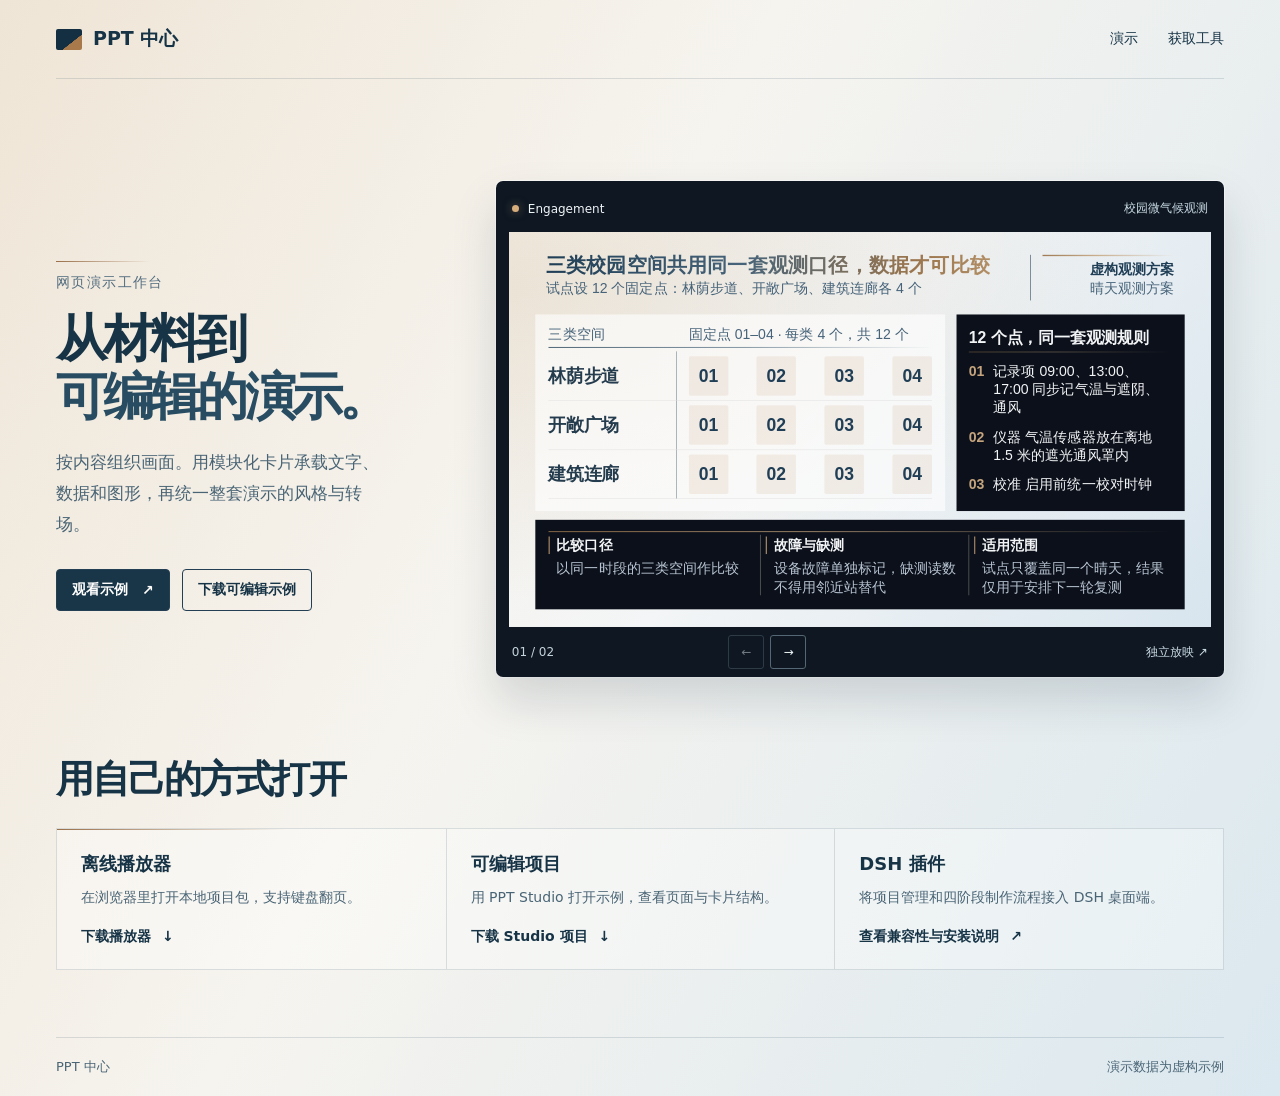
==== index.html @ 0a40e75d "Publish PPT Center project showcase" ====
<!doctype html>
<html lang="zh-CN">
<head>
  <meta charset="utf-8">
  <meta name="viewport" content="width=device-width, initial-scale=1">
  <meta name="description" content="PPT 中心将材料转化为可编辑的网页演示。在线体验 Engagement 风格、原生卡片与液态转场。">
  <meta name="theme-color" content="#f3efe6">
  <title>PPT 中心 · 网页演示工作台</title>
  <link rel="stylesheet" href="site.css">
  <script src="site.js" defer></script>
</head>
<body>
  <a class="skip" href="#main">跳到正文</a>
  <header class="top shell">
    <a class="brand" href="./" aria-label="PPT 中心首页"><span class="mark" aria-hidden="true"></span>PPT 中心</a>
    <nav aria-label="主导航"><a href="#demo">演示</a><a href="#tools">获取工具</a></nav>
  </header>
  <main id="main" class="shell">
    <section class="hero" aria-labelledby="title">
      <div class="intro">
        <p class="label">网页演示工作台</p>
        <h1 id="title">从材料到<br><span>可编辑的演示。</span></h1>
        <p class="lead">按内容组织画面。用模块化卡片承载文字、数据和图形，再统一整套演示的风格与转场。</p>
        <div class="actions"><a class="primary" href="#demo">观看示例 <span aria-hidden="true">↗</span></a><a class="secondary" href="assets/engagement-demo.studio.zip" download>下载可编辑示例</a></div>
      </div>
      <section id="demo" class="demo" aria-label="Engagement 示例演示">
        <div class="demo-head"><span class="light" aria-hidden="true"></span><span>Engagement</span><span class="sample">校园微气候观测</span></div>
        <div class="screen" id="screen">
          <iframe id="deck" src="assets/engagement-demo.deck.html" title="校园微气候观测 · 双页演示" allowfullscreen></iframe>
        </div>
        <div class="demo-foot">
          <span id="page-number" aria-live="polite">01 / 02</span>
          <div class="controls"><button id="prev" type="button" aria-label="上一页" disabled>←</button><button id="next" type="button" aria-label="下一页">→</button></div>
          <a href="assets/engagement-demo.deck.html">独立放映 ↗</a>
        </div>
      </section>
    </section>
    <section id="tools" class="downloads" aria-labelledby="tools-title">
      <h2 id="tools-title">用自己的方式打开</h2>
      <div class="formats">
        <article><h3>离线播放器</h3><p>在浏览器里打开本地项目包，支持键盘翻页。</p><a href="assets/PPT-Studio-Player.html" download>下载播放器 <span aria-hidden="true">↓</span></a></article>
        <article><h3>可编辑项目</h3><p>用 PPT Studio 打开示例，查看页面与卡片结构。</p><a href="assets/engagement-demo.studio.zip" download>下载 Studio 项目 <span aria-hidden="true">↓</span></a></article>
        <article><h3>DSH 插件</h3><p>将项目管理和四阶段制作流程接入 DSH 桌面端。</p><a href="dsh.html">查看兼容性与安装说明 <span aria-hidden="true">↗</span></a></article>
      </div>
    </section>
  </main>
  <footer class="shell"><span>PPT 中心</span><span>演示数据为虚构示例</span></footer>
</body>
</html>
---- site.css ----
:root{color-scheme:light;--ink:#173447;--muted:#496475;--deep:#0e1722;--gold:#b89366;--line:#27475b27;font-family:"Microsoft YaHei","PingFang SC",system-ui,sans-serif;background:#eef1ef;color:var(--ink)}
*{box-sizing:border-box}html{scroll-behavior:smooth}body{margin:0;background:linear-gradient(118deg,#efe5d6 0%,#f6f4ef 42%,#dbe8ef 100%);min-height:100vh}a{color:inherit;text-decoration:none}button{font:inherit}button:focus-visible,a:focus-visible{outline:2px solid #397395;outline-offset:4px}.shell{width:min(1440px,calc(100% - 112px));margin:auto}.top{display:flex;align-items:center;justify-content:space-between;height:79px;border-bottom:1px solid var(--line);gap:20px}.brand{display:inline-flex;align-items:center;gap:11px;font-weight:760;font-size:19px}.mark{width:26px;height:21px;background:linear-gradient(142deg,#142f42 62%,#a8794b 63%);border-radius:2px}.top nav{display:flex;gap:30px;font-size:14px}.top a:hover,.formats a:hover{text-decoration:underline;text-underline-offset:5px}.hero{display:grid;grid-template-columns:minmax(240px,.8fr) minmax(0,1.55fr);gap:clamp(28px,5vw,82px);align-items:center;padding-block:clamp(56px,8vw,120px) 72px}.label{padding-top:13px;position:relative;font-size:14px;letter-spacing:.1em;color:#546e80}.label::before,.formats::before{content:"";position:absolute;left:0;top:0;width:94px;height:1px;background:linear-gradient(90deg,#9a704a,transparent)}h1{font-size:clamp(35px,4vw,64px);line-height:1.12;letter-spacing:-.075em;margin:18px 0 23px;font-weight:780}h1 span{color:#284d63}.lead{font-size:clamp(15px,1.3vw,19px);line-height:1.85;color:var(--muted);max-width:31ch;margin:0}.actions{margin-top:29px;display:flex;align-items:center;gap:12px;flex-wrap:wrap;font-size:14px;font-weight:680}.primary,.secondary{display:inline-flex;gap:14px;align-items:center;padding:11px 15px;border:1px solid #243f54;border-radius:4px}.primary{background:#193548;color:white}.primary:hover{background:#2d5268}.secondary:hover{background:#fff8}.demo{min-width:0;background:var(--deep);color:#eff4f6;padding:12px 13px 8px;border-radius:7px;box-shadow:0 23px 45px #11283a26,0 0 0 1px #fff8;scroll-margin:18px}.demo-head,.demo-foot{display:flex;align-items:center;gap:9px;font-size:12px;min-height:31px;padding-inline:3px}.sample,.demo-foot>a{margin-left:auto;color:#cadbe5}.light{width:7px;height:7px;background:#d7ad7b;border-radius:50%;box-shadow:0 0 10px #d7ad7b80}.screen{aspect-ratio:16/9;background:#e9e7df;overflow:hidden;margin:8px 0}.screen iframe{display:block;border:0;width:100%;height:100%}.controls{display:flex;gap:6px;margin-inline:auto}.controls button{min-width:36px;min-height:34px;border:1px solid #536775;background:transparent;color:inherit;border-radius:3px;cursor:pointer}.controls button:hover:enabled{background:#314c5c}.controls button:disabled{opacity:.45;cursor:default}#page-number{color:#c4d3db;font-variant-numeric:tabular-nums}.downloads{padding:5px 0 67px}.downloads h2{font-size:clamp(25px,3vw,43px);letter-spacing:-.05em;margin:0 0 23px}.formats{display:grid;grid-template-columns:repeat(3,1fr);position:relative;border:1px solid var(--line);background:#ffffff50}.formats::before{width:230px}.formats article{padding:23px 24px}.formats article+article{border-left:1px solid var(--line)}h3{margin:0 0 10px;font-size:18px}.formats p{margin:0 0 16px;line-height:1.7;color:var(--muted);font-size:14px}.formats a{font-weight:680;font-size:14px}.formats a span{margin-left:6px}footer{border-top:1px solid var(--line);padding-block:20px;display:flex;justify-content:space-between;color:var(--muted);font-size:13px}.skip{position:absolute;left:20px;top:-100px;background:white;padding:10px;z-index:1}.skip:focus{top:12px}.doc{max-width:800px;padding-block:50px 76px;line-height:1.8}.doc h1{font-size:clamp(30px,5vw,54px)}.doc a{text-decoration:underline;text-underline-offset:4px}
@media(max-width:1050px){.shell{width:calc(100% - 64px)}.hero{grid-template-columns:minmax(220px,.76fr) minmax(0,1.24fr);gap:28px}}
@media(max-width:760px){.shell{width:calc(100% - 32px)}.top{height:58px}.top nav{gap:17px}.hero{display:block;padding-block:38px 45px}.demo{margin-top:30px}.formats{grid-template-columns:1fr}.formats article+article{border-left:0;border-top:1px solid var(--line)}.downloads{padding-bottom:42px}}
@media(prefers-reduced-motion:reduce){html{scroll-behavior:auto}}
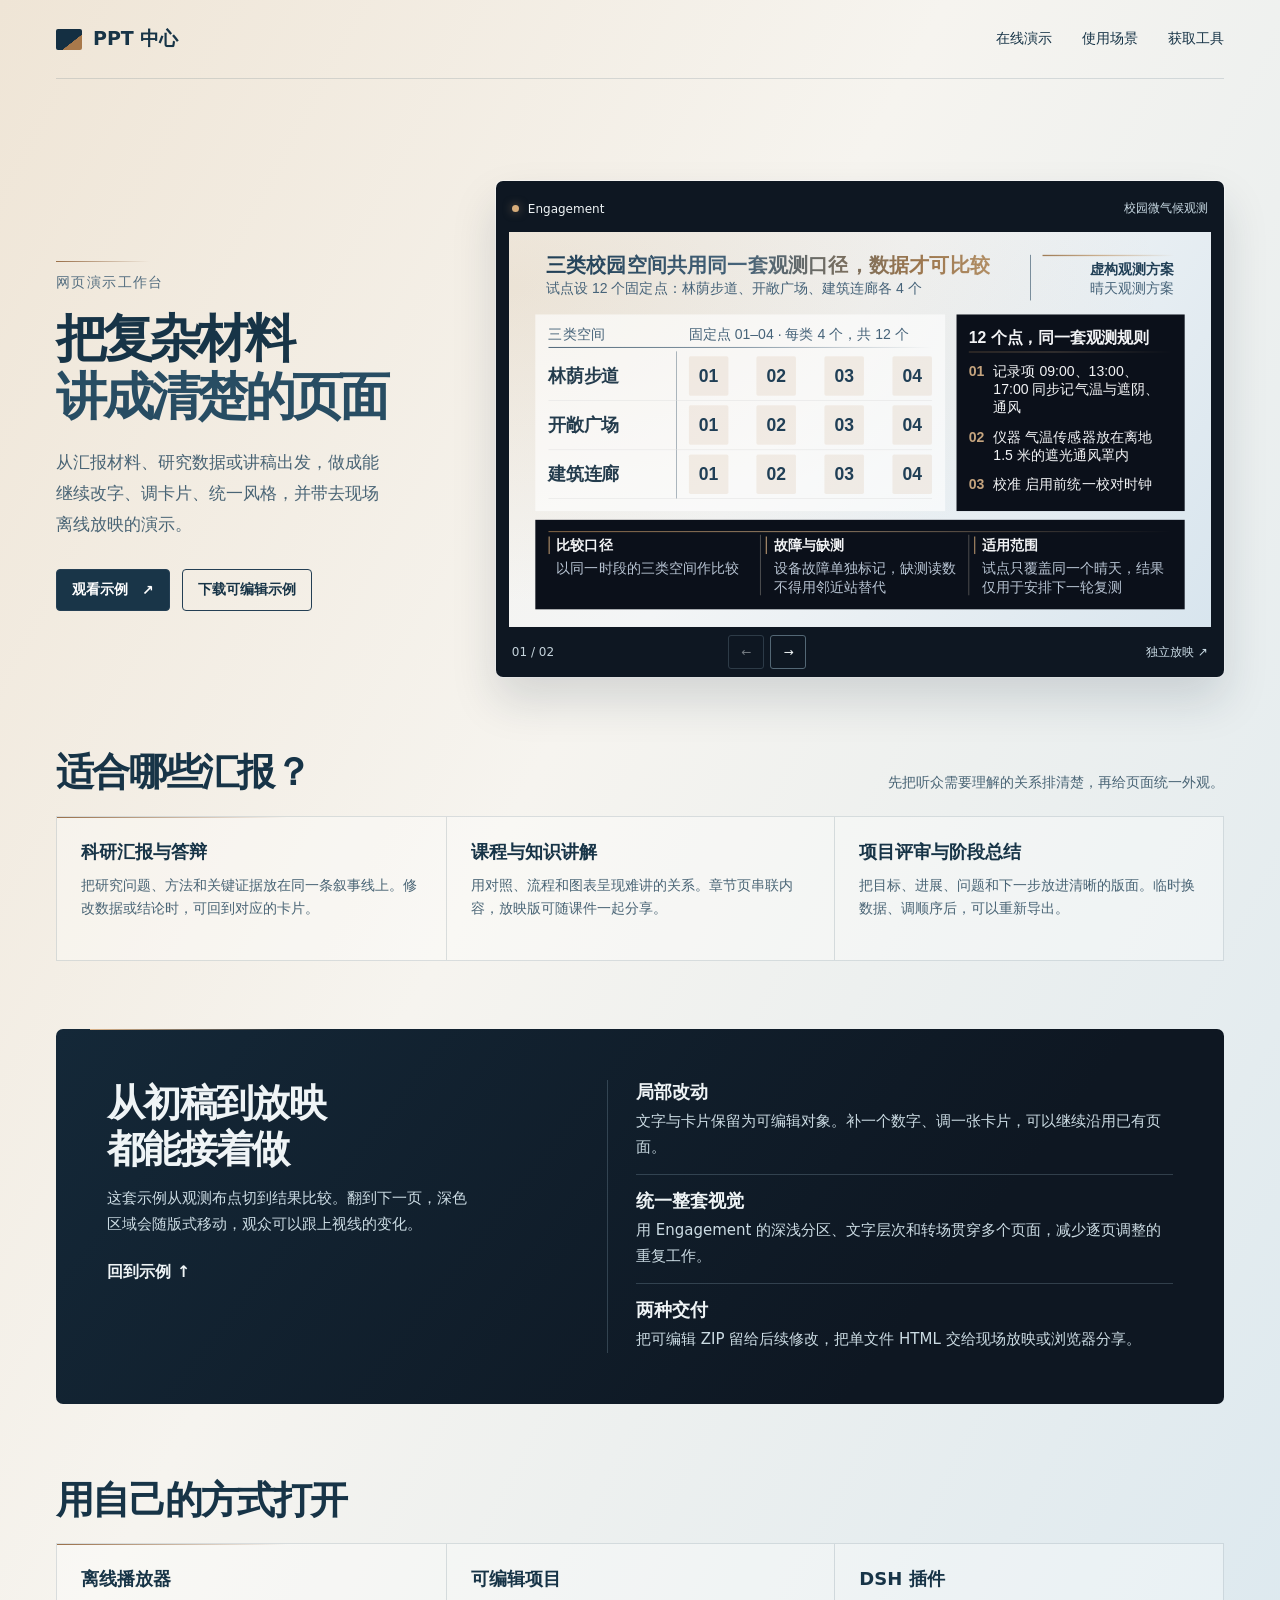
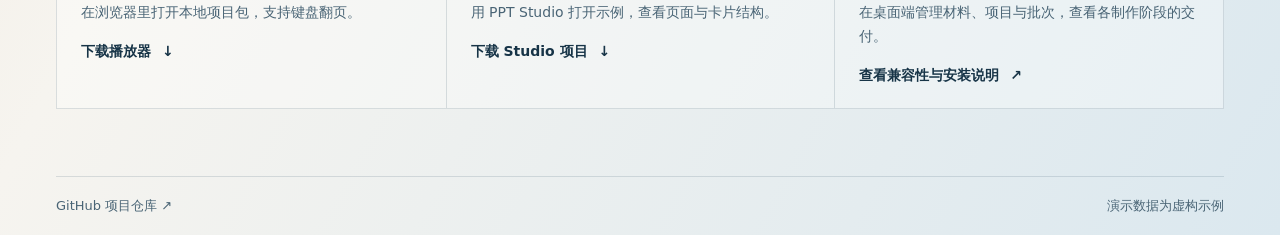
==== commit f19e582c: "Explain use cases and benefits on the showcase" ====
--- a/index.html
+++ b/index.html
@@ -3,7 +3,7 @@
 <head>
   <meta charset="utf-8">
   <meta name="viewport" content="width=device-width, initial-scale=1">
-  <meta name="description" content="PPT 中心将材料转化为可编辑的网页演示。在线体验 Engagement 风格、原生卡片与液态转场。">
+  <meta name="description" content="PPT 中心帮助研究汇报、课程展示与项目评审从材料走到可编辑、可离线放映的网页演示。">
   <meta name="theme-color" content="#f3efe6">
   <title>PPT 中心 · 网页演示工作台</title>
   <link rel="stylesheet" href="site.css">
@@ -13,14 +13,14 @@
   <a class="skip" href="#main">跳到正文</a>
   <header class="top shell">
     <a class="brand" href="./" aria-label="PPT 中心首页"><span class="mark" aria-hidden="true"></span>PPT 中心</a>
-    <nav aria-label="主导航"><a href="#demo">演示</a><a href="#tools">获取工具</a></nav>
+    <nav aria-label="主导航"><a href="#demo">在线演示</a><a href="#scenarios">使用场景</a><a href="#tools">获取工具</a></nav>
   </header>
   <main id="main" class="shell">
     <section class="hero" aria-labelledby="title">
       <div class="intro">
         <p class="label">网页演示工作台</p>
-        <h1 id="title">从材料到<br><span>可编辑的演示。</span></h1>
-        <p class="lead">按内容组织画面。用模块化卡片承载文字、数据和图形，再统一整套演示的风格与转场。</p>
+        <h1 id="title">把复杂材料<br><span>讲成清楚的页面</span></h1>
+        <p class="lead">从汇报材料、研究数据或讲稿出发，做成能继续改字、调卡片、统一风格，并带去现场离线放映的演示。</p>
         <div class="actions"><a class="primary" href="#demo">观看示例 <span aria-hidden="true">↗</span></a><a class="secondary" href="assets/engagement-demo.studio.zip" download>下载可编辑示例</a></div>
       </div>
       <section id="demo" class="demo" aria-label="Engagement 示例演示">
@@ -35,15 +35,31 @@
         </div>
       </section>
     </section>
+    <section id="scenarios" class="section-space" aria-labelledby="scenarios-title">
+      <div class="section-head"><h2 id="scenarios-title">适合哪些汇报？</h2><p>先把听众需要理解的关系排清楚，再给页面统一外观。</p></div>
+      <div class="formats">
+        <article><h3>科研汇报与答辩</h3><p>把研究问题、方法和关键证据放在同一条叙事线上。修改数据或结论时，可回到对应的卡片。</p></article>
+        <article><h3>课程与知识讲解</h3><p>用对照、流程和图表呈现难讲的关系。章节页串联内容，放映版可随课件一起分享。</p></article>
+        <article><h3>项目评审与阶段总结</h3><p>把目标、进展、问题和下一步放进清晰的版面。临时换数据、调顺序后，可以重新导出。</p></article>
+      </div>
+    </section>
+    <section class="value-panel section-space" aria-labelledby="value-title">
+      <div class="value-intro"><h2 id="value-title">从初稿到放映<br>都能接着做</h2><p>这套示例从观测布点切到结果比较。翻到下一页，深色区域会随版式移动，观众可以跟上视线的变化。</p><a href="#demo">回到示例 <span aria-hidden="true">↑</span></a></div>
+      <div class="value-list">
+        <article><h3>局部改动</h3><p>文字与卡片保留为可编辑对象。补一个数字、调一张卡片，可以继续沿用已有页面。</p></article>
+        <article><h3>统一整套视觉</h3><p>用 Engagement 的深浅分区、文字层次和转场贯穿多个页面，减少逐页调整的重复工作。</p></article>
+        <article><h3>两种交付</h3><p>把可编辑 ZIP 留给后续修改，把单文件 HTML 交给现场放映或浏览器分享。</p></article>
+      </div>
+    </section>
     <section id="tools" class="downloads" aria-labelledby="tools-title">
-      <h2 id="tools-title">用自己的方式打开</h2>
+      <div class="section-head"><h2 id="tools-title">用自己的方式打开</h2></div>
       <div class="formats">
         <article><h3>离线播放器</h3><p>在浏览器里打开本地项目包，支持键盘翻页。</p><a href="assets/PPT-Studio-Player.html" download>下载播放器 <span aria-hidden="true">↓</span></a></article>
         <article><h3>可编辑项目</h3><p>用 PPT Studio 打开示例，查看页面与卡片结构。</p><a href="assets/engagement-demo.studio.zip" download>下载 Studio 项目 <span aria-hidden="true">↓</span></a></article>
-        <article><h3>DSH 插件</h3><p>将项目管理和四阶段制作流程接入 DSH 桌面端。</p><a href="dsh.html">查看兼容性与安装说明 <span aria-hidden="true">↗</span></a></article>
+        <article><h3>DSH 插件</h3><p>在桌面端管理材料、项目与批次，查看各制作阶段的交付。</p><a href="dsh.html">查看兼容性与安装说明 <span aria-hidden="true">↗</span></a></article>
       </div>
     </section>
   </main>
-  <footer class="shell"><span>PPT 中心</span><span>演示数据为虚构示例</span></footer>
+  <footer class="shell"><a href="https://github.com/JHChen6393/ppt-center">GitHub 项目仓库 ↗</a><span>演示数据为虚构示例</span></footer>
 </body>
 </html>
--- a/site.css
+++ b/site.css
@@ -3,3 +3,6 @@
 @media(max-width:1050px){.shell{width:calc(100% - 64px)}.hero{grid-template-columns:minmax(220px,.76fr) minmax(0,1.24fr);gap:28px}}
 @media(max-width:760px){.shell{width:calc(100% - 32px)}.top{height:58px}.top nav{gap:17px}.hero{display:block;padding-block:38px 45px}.demo{margin-top:30px}.formats{grid-template-columns:1fr}.formats article+article{border-left:0;border-top:1px solid var(--line)}.downloads{padding-bottom:42px}}
 @media(prefers-reduced-motion:reduce){html{scroll-behavior:auto}}
+.section-space{margin-bottom:68px;scroll-margin:24px}.section-head{display:flex;justify-content:space-between;align-items:end;gap:18px;margin-bottom:21px}.section-head h2,.value-panel h2,.compat h2{font-size:clamp(26px,3vw,43px);line-height:1.18;letter-spacing:-.045em;margin:0}.section-head p{color:var(--muted);font-size:14px;line-height:1.7;margin:0}.downloads .section-head h2{margin:0}.value-panel,.workflow{position:relative;background:linear-gradient(128deg,#142838,#0e1722 74%);border-radius:7px;color:#eff4f6}.value-panel::before,.workflow::before{content:"";position:absolute;top:0;left:34px;width:min(210px,43%);height:1px;background:linear-gradient(90deg,#d9b289,transparent)}.value-panel{display:grid;grid-template-columns:minmax(0,1fr) minmax(0,1.22fr);gap:36px;padding:clamp(24px,4vw,55px)}.value-intro{max-width:360px}.value-intro a,.compat a{display:inline-block;font-weight:700;margin-top:10px}.value-panel p,.workflow ol span{color:#ccdce4;line-height:1.7;font-size:15px}.value-list{border-left:1px solid #a8c6d53a;padding-left:28px}.value-list article+article{border-top:1px solid #a8c6d53a;padding-top:14px;margin-top:14px}.value-list h3{margin-bottom:5px}.value-list p{margin:0}.plugin-hero{grid-template-columns:minmax(235px,.85fr) minmax(0,1.15fr)}.workflow{padding:clamp(23px,4vw,44px)}.workflow h2{font-size:clamp(22px,3vw,35px);margin:0 0 16px}.workflow ol{list-style:none;margin:0;padding:0}.workflow li{display:grid;grid-template-columns:5em minmax(0,1fr);align-items:baseline;gap:14px;border-top:1px solid #a8c6d53a;padding-block:13px}.workflow li:last-child{padding-bottom:0}.workflow li strong{color:#f4dbc0}.compat{display:grid;grid-template-columns:1.3fr 1fr;gap:28px;border:1px solid var(--line);background:#ffffff55;padding:clamp(20px,3vw,36px)}.compat h2{font-size:clamp(24px,2.7vw,36px)}.compat p{color:var(--muted);line-height:1.8;margin-bottom:0}.top nav{flex-shrink:0}.top a{white-space:nowrap}
+@media(max-width:760px){.section-space{margin-bottom:41px}.section-head{display:block}.section-head p{margin-top:8px}.value-panel,.compat{grid-template-columns:1fr;gap:20px}.value-list{border-left:0;border-top:1px solid #a8c6d53a;padding:20px 0 0}.workflow{margin-top:28px}.top nav{gap:12px;font-size:12px}.brand{font-size:16px}.mark{width:20px;height:17px}}
+@media(max-width:360px){.top nav{gap:8px}.top{gap:8px}.brand{gap:6px}}
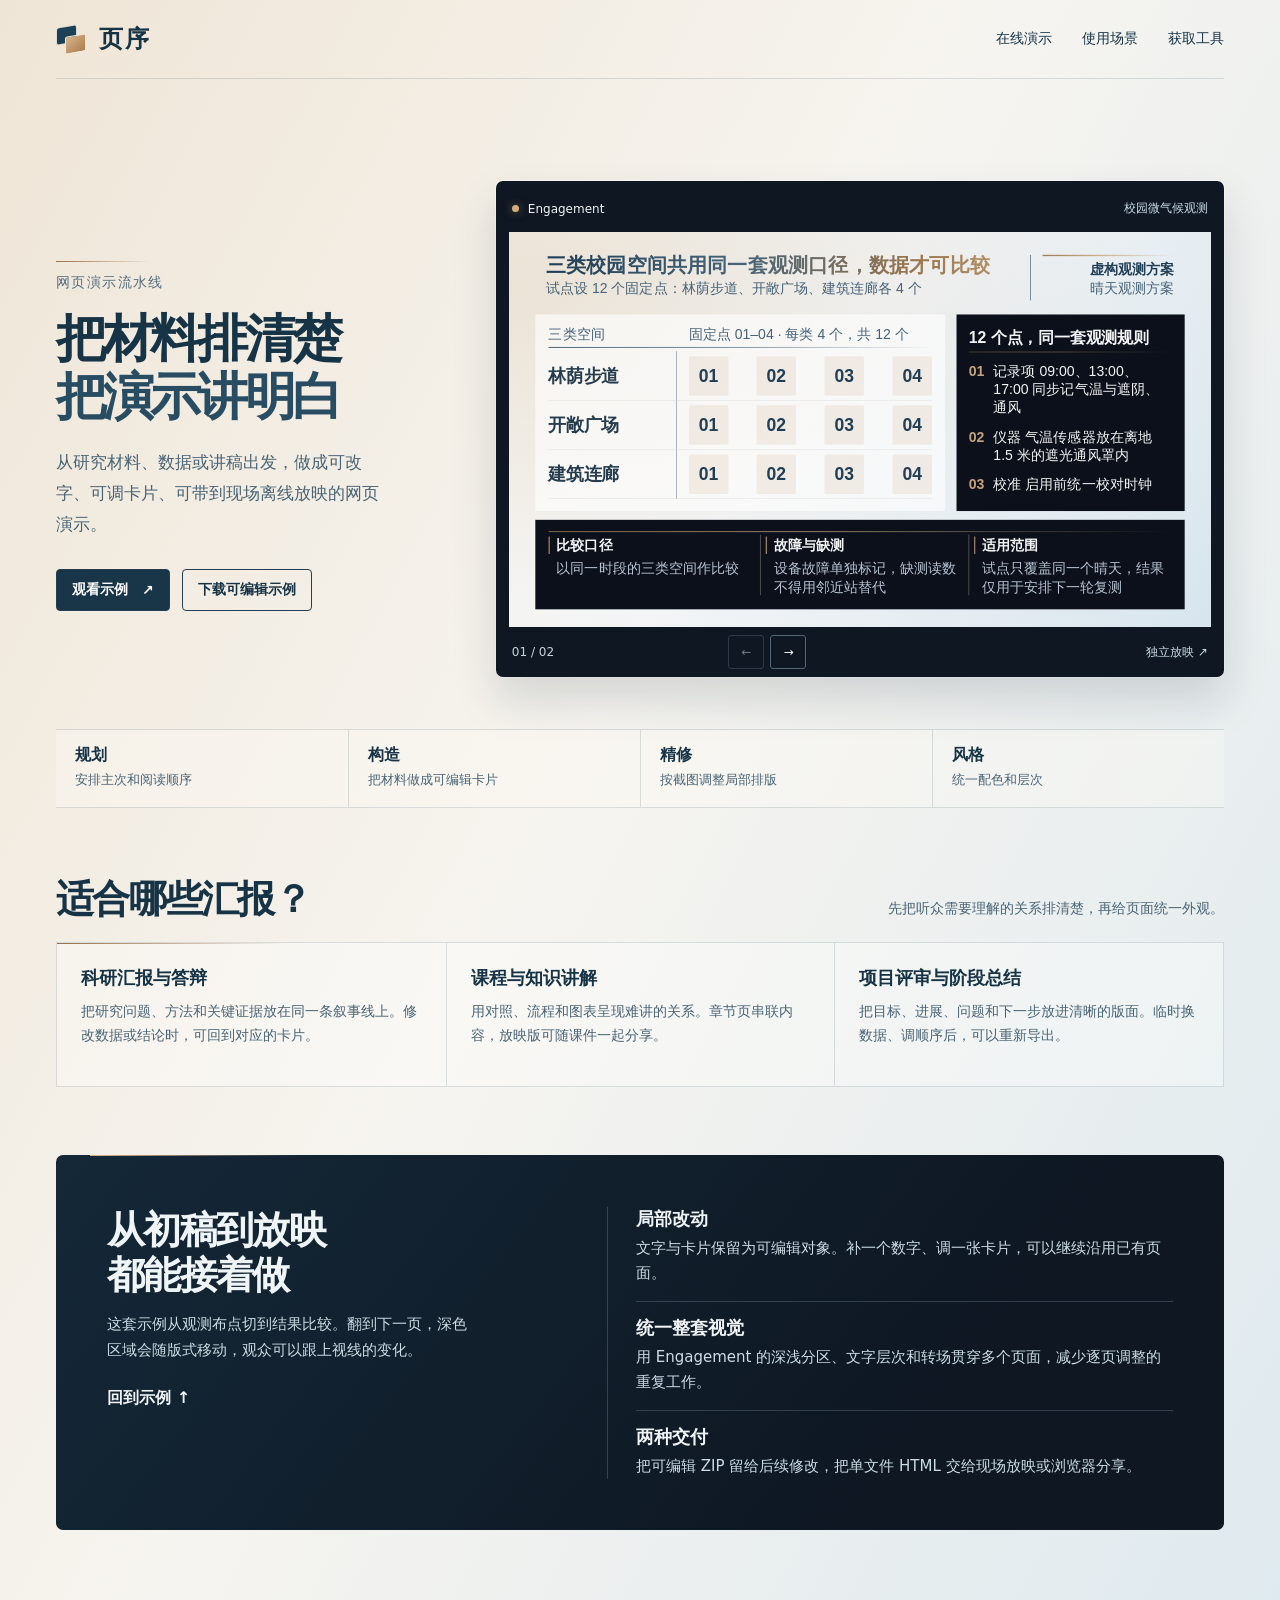
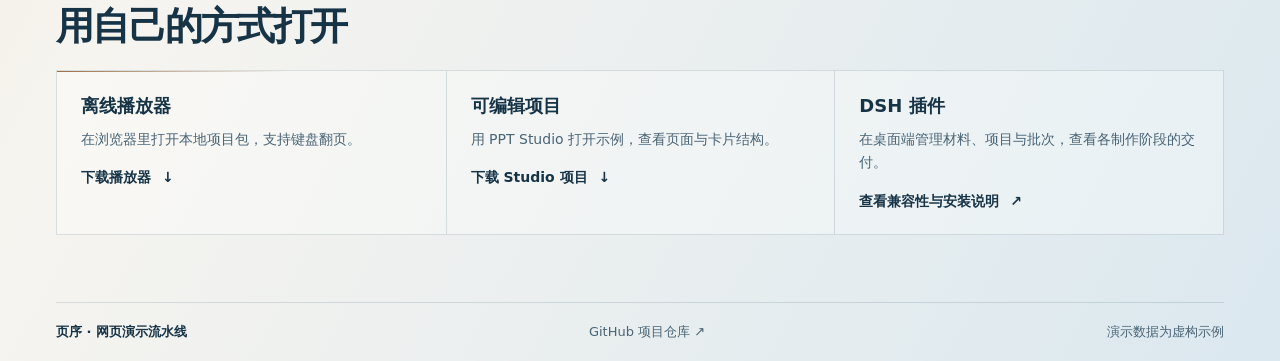
==== commit bb29ea29: "Introduce the Yexu brand across the showcase" ====
--- a/index.html
+++ b/index.html
@@ -3,24 +3,26 @@
 <head>
   <meta charset="utf-8">
   <meta name="viewport" content="width=device-width, initial-scale=1">
-  <meta name="description" content="PPT 中心帮助研究汇报、课程展示与项目评审从材料走到可编辑、可离线放映的网页演示。">
+  <meta name="description" content="页序帮助研究汇报、课程展示与项目评审从材料走到可编辑、可离线放映的网页演示。">
+  <meta property="og:title" content="页序 · 网页演示流水线">
+  <meta property="og:description" content="把研究材料与数据，做成可继续编辑、可离线放映的网页演示。">
   <meta name="theme-color" content="#f3efe6">
-  <title>PPT 中心 · 网页演示工作台</title>
+  <title>页序 · 网页演示流水线</title>
   <link rel="stylesheet" href="site.css">
   <script src="site.js" defer></script>
 </head>
 <body>
   <a class="skip" href="#main">跳到正文</a>
   <header class="top shell">
-    <a class="brand" href="./" aria-label="PPT 中心首页"><span class="mark" aria-hidden="true"></span>PPT 中心</a>
+    <a class="brand" href="./" aria-label="页序首页"><span class="mark" aria-hidden="true"></span><span class="wordmark">页序</span></a>
     <nav aria-label="主导航"><a href="#demo">在线演示</a><a href="#scenarios">使用场景</a><a href="#tools">获取工具</a></nav>
   </header>
   <main id="main" class="shell">
     <section class="hero" aria-labelledby="title">
       <div class="intro">
-        <p class="label">网页演示工作台</p>
-        <h1 id="title">把复杂材料<br><span>讲成清楚的页面</span></h1>
-        <p class="lead">从汇报材料、研究数据或讲稿出发，做成能继续改字、调卡片、统一风格，并带去现场离线放映的演示。</p>
+        <p class="label">网页演示流水线</p>
+        <h1 id="title">把材料排清楚<br><span>把演示讲明白</span></h1>
+        <p class="lead">从研究材料、数据或讲稿出发，做成可改字、可调卡片、可带到现场离线放映的网页演示。</p>
         <div class="actions"><a class="primary" href="#demo">观看示例 <span aria-hidden="true">↗</span></a><a class="secondary" href="assets/engagement-demo.studio.zip" download>下载可编辑示例</a></div>
       </div>
       <section id="demo" class="demo" aria-label="Engagement 示例演示">
@@ -35,6 +37,12 @@
         </div>
       </section>
     </section>
+    <ol class="process-strip" aria-label="四阶段制作流程">
+      <li><strong>规划</strong><span>安排主次和阅读顺序</span></li>
+      <li><strong>构造</strong><span>把材料做成可编辑卡片</span></li>
+      <li><strong>精修</strong><span>按截图调整局部排版</span></li>
+      <li><strong>风格</strong><span>统一配色和层次</span></li>
+    </ol>
     <section id="scenarios" class="section-space" aria-labelledby="scenarios-title">
       <div class="section-head"><h2 id="scenarios-title">适合哪些汇报？</h2><p>先把听众需要理解的关系排清楚，再给页面统一外观。</p></div>
       <div class="formats">
@@ -60,6 +68,6 @@
       </div>
     </section>
   </main>
-  <footer class="shell"><a href="https://github.com/JHChen6393/ppt-center">GitHub 项目仓库 ↗</a><span>演示数据为虚构示例</span></footer>
+  <footer class="shell"><span class="footer-brand">页序 · 网页演示流水线</span><a href="https://github.com/JHChen6393/ppt-center">GitHub 项目仓库 ↗</a><span>演示数据为虚构示例</span></footer>
 </body>
 </html>
--- a/site.css
+++ b/site.css
@@ -6,3 +6,5 @@
 .section-space{margin-bottom:68px;scroll-margin:24px}.section-head{display:flex;justify-content:space-between;align-items:end;gap:18px;margin-bottom:21px}.section-head h2,.value-panel h2,.compat h2{font-size:clamp(26px,3vw,43px);line-height:1.18;letter-spacing:-.045em;margin:0}.section-head p{color:var(--muted);font-size:14px;line-height:1.7;margin:0}.downloads .section-head h2{margin:0}.value-panel,.workflow{position:relative;background:linear-gradient(128deg,#142838,#0e1722 74%);border-radius:7px;color:#eff4f6}.value-panel::before,.workflow::before{content:"";position:absolute;top:0;left:34px;width:min(210px,43%);height:1px;background:linear-gradient(90deg,#d9b289,transparent)}.value-panel{display:grid;grid-template-columns:minmax(0,1fr) minmax(0,1.22fr);gap:36px;padding:clamp(24px,4vw,55px)}.value-intro{max-width:360px}.value-intro a,.compat a{display:inline-block;font-weight:700;margin-top:10px}.value-panel p,.workflow ol span{color:#ccdce4;line-height:1.7;font-size:15px}.value-list{border-left:1px solid #a8c6d53a;padding-left:28px}.value-list article+article{border-top:1px solid #a8c6d53a;padding-top:14px;margin-top:14px}.value-list h3{margin-bottom:5px}.value-list p{margin:0}.plugin-hero{grid-template-columns:minmax(235px,.85fr) minmax(0,1.15fr)}.workflow{padding:clamp(23px,4vw,44px)}.workflow h2{font-size:clamp(22px,3vw,35px);margin:0 0 16px}.workflow ol{list-style:none;margin:0;padding:0}.workflow li{display:grid;grid-template-columns:5em minmax(0,1fr);align-items:baseline;gap:14px;border-top:1px solid #a8c6d53a;padding-block:13px}.workflow li:last-child{padding-bottom:0}.workflow li strong{color:#f4dbc0}.compat{display:grid;grid-template-columns:1.3fr 1fr;gap:28px;border:1px solid var(--line);background:#ffffff55;padding:clamp(20px,3vw,36px)}.compat h2{font-size:clamp(24px,2.7vw,36px)}.compat p{color:var(--muted);line-height:1.8;margin-bottom:0}.top nav{flex-shrink:0}.top a{white-space:nowrap}
 @media(max-width:760px){.section-space{margin-bottom:41px}.section-head{display:block}.section-head p{margin-top:8px}.value-panel,.compat{grid-template-columns:1fr;gap:20px}.value-list{border-left:0;border-top:1px solid #a8c6d53a;padding:20px 0 0}.workflow{margin-top:28px}.top nav{gap:12px;font-size:12px}.brand{font-size:16px}.mark{width:20px;height:17px}}
 @media(max-width:360px){.top nav{gap:8px}.top{gap:8px}.brand{gap:6px}}
+.brand{gap:13px}.wordmark{font-size:24px;font-weight:850;letter-spacing:.08em}.mark{position:relative;width:30px;height:26px;flex:none;background:none;border-radius:0}.mark::before,.mark::after{position:absolute;content:"";width:19px;height:16px;background:#1c4056;border-radius:2px;transform:skewY(-10deg)}.mark::before{top:1px;left:1px;box-shadow:0 0 0 1px #23475d14}.mark::after{top:9px;left:9px;background:linear-gradient(145deg,#d7b48b,#ac7c4b);border:1px solid #f1e8d7}.process-strip{display:grid;grid-template-columns:repeat(4,minmax(0,1fr));list-style:none;padding:0;margin:-20px 0 68px;border-block:1px solid var(--line);background:#fbf8f35c}.process-strip li{padding:15px 19px 16px;min-width:0}.process-strip li+li{border-left:1px solid var(--line)}.process-strip strong,.process-strip span{display:block}.process-strip strong{font-size:16px;margin-bottom:4px}.process-strip span{font-size:13px;color:var(--muted);line-height:1.55}.footer-brand{font-weight:700;color:var(--ink)}footer{gap:14px;flex-wrap:wrap}
+@media(max-width:760px){.wordmark{font-size:20px}.mark{transform:scale(.84);transform-origin:left center;margin-right:-4px}.process-strip{grid-template-columns:repeat(2,minmax(0,1fr));margin:-8px 0 43px}.process-strip li:nth-child(3){border-left:0}.process-strip li:nth-child(n+3){border-top:1px solid var(--line)}}
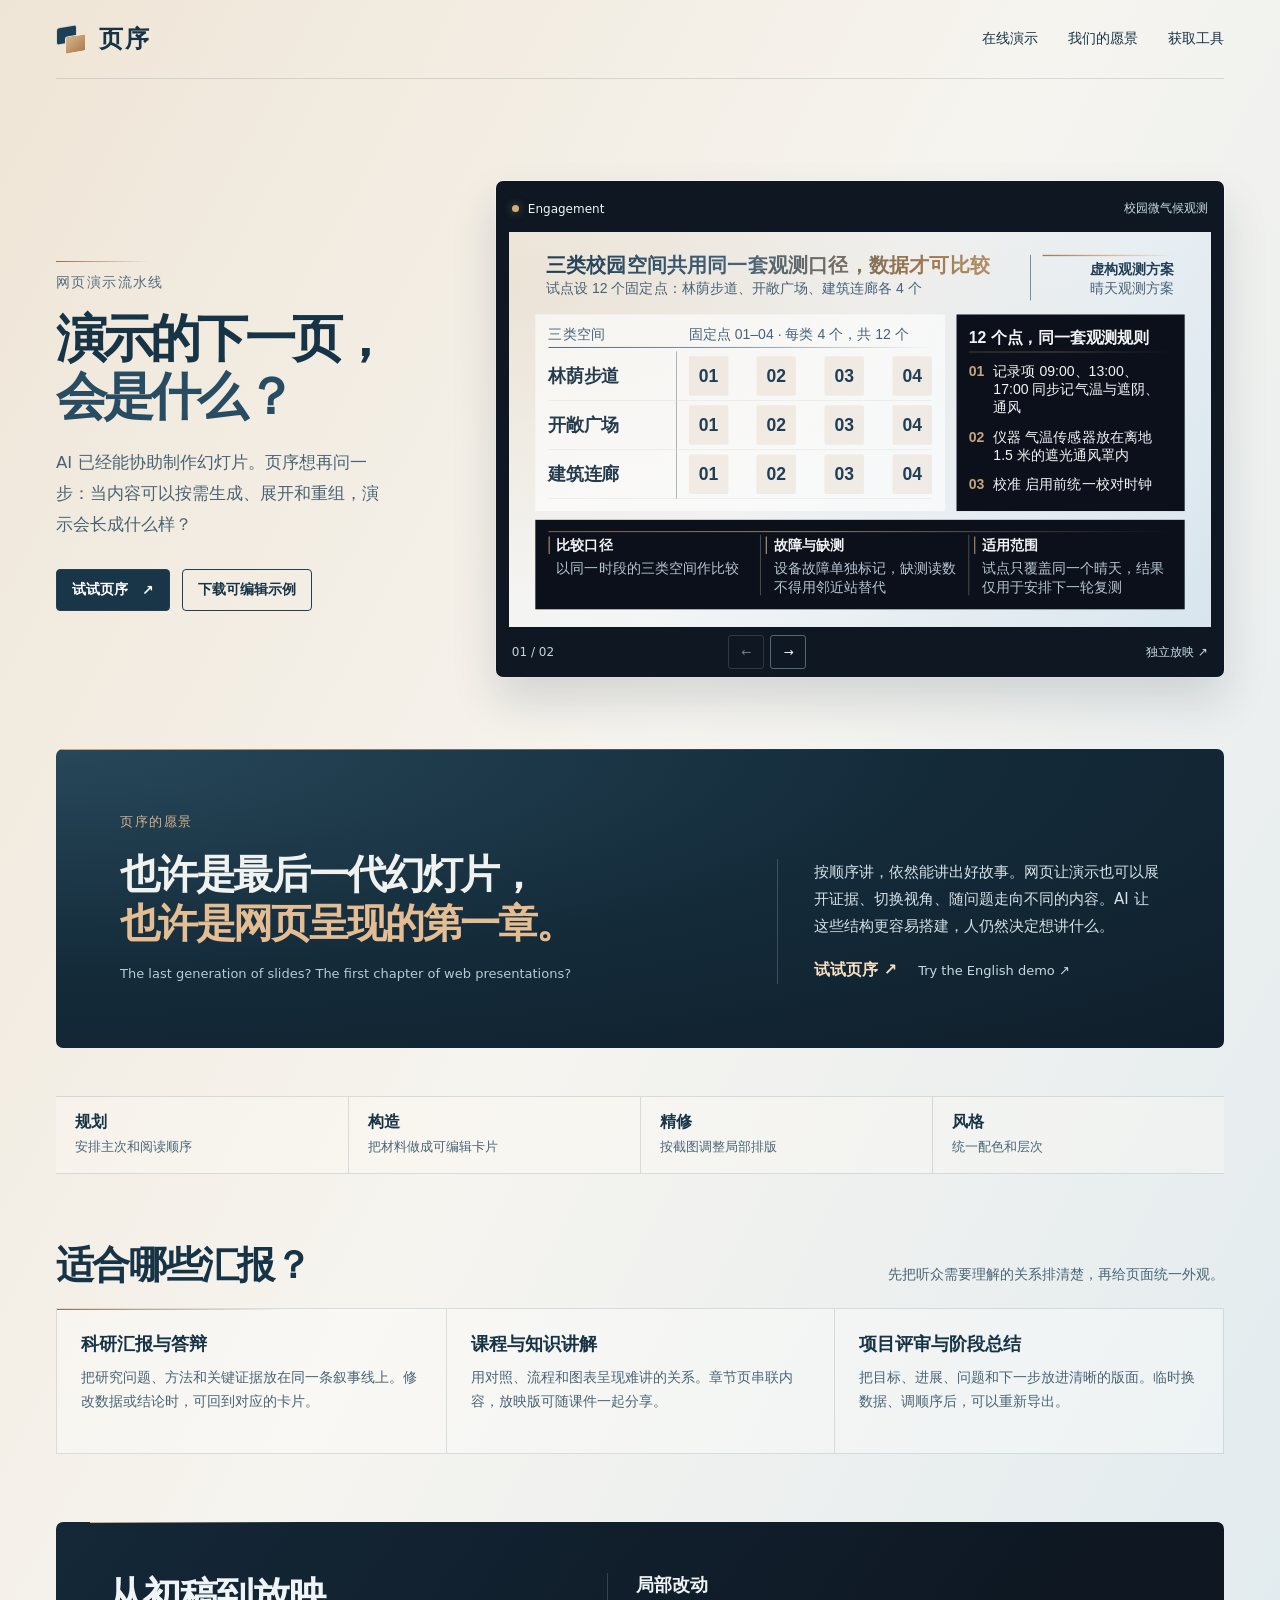
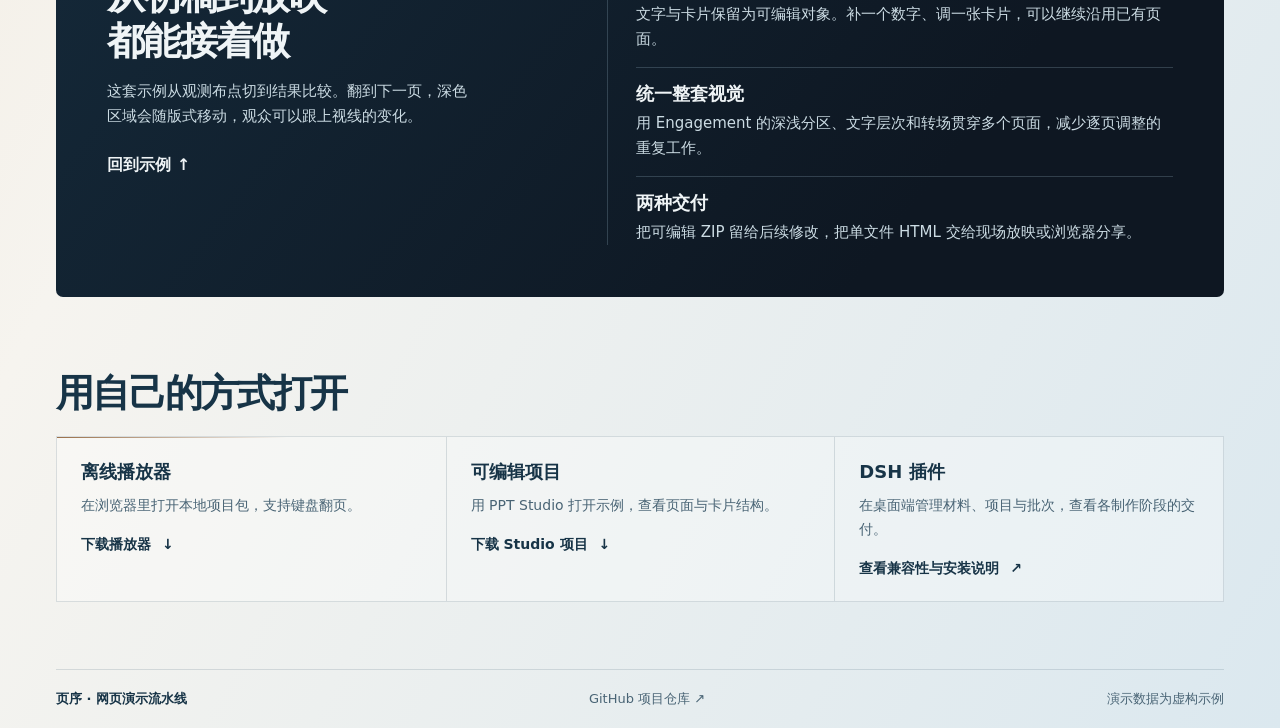
==== commit 4f5221a6: "Lead with the Yexu vision for web presentations" ====
--- a/index.html
+++ b/index.html
@@ -5,7 +5,7 @@
   <meta name="viewport" content="width=device-width, initial-scale=1">
   <meta name="description" content="页序帮助研究汇报、课程展示与项目评审从材料走到可编辑、可离线放映的网页演示。">
   <meta property="og:title" content="页序 · 网页演示流水线">
-  <meta property="og:description" content="把研究材料与数据，做成可继续编辑、可离线放映的网页演示。">
+  <meta property="og:description" content="也许是最后一代幻灯片，也许是网页呈现的第一章。试试页序。">
   <meta name="theme-color" content="#f3efe6">
   <title>页序 · 网页演示流水线</title>
   <link rel="stylesheet" href="site.css">
@@ -15,15 +15,15 @@
   <a class="skip" href="#main">跳到正文</a>
   <header class="top shell">
     <a class="brand" href="./" aria-label="页序首页"><span class="mark" aria-hidden="true"></span><span class="wordmark">页序</span></a>
-    <nav aria-label="主导航"><a href="#demo">在线演示</a><a href="#scenarios">使用场景</a><a href="#tools">获取工具</a></nav>
+    <nav aria-label="主导航"><a href="#demo">在线演示</a><a href="#vision">我们的愿景</a><a href="#tools">获取工具</a></nav>
   </header>
   <main id="main" class="shell">
     <section class="hero" aria-labelledby="title">
       <div class="intro">
         <p class="label">网页演示流水线</p>
-        <h1 id="title">把材料排清楚<br><span>把演示讲明白</span></h1>
-        <p class="lead">从研究材料、数据或讲稿出发，做成可改字、可调卡片、可带到现场离线放映的网页演示。</p>
-        <div class="actions"><a class="primary" href="#demo">观看示例 <span aria-hidden="true">↗</span></a><a class="secondary" href="assets/engagement-demo.studio.zip" download>下载可编辑示例</a></div>
+        <h1 id="title">演示的下一页，<br><span>会是什么？</span></h1>
+        <p class="lead">AI 已经能协助制作幻灯片。页序想再问一步：当内容可以按需生成、展开和重组，演示会长成什么样？</p>
+        <div class="actions"><a class="primary" href="#demo">试试页序 <span aria-hidden="true">↗</span></a><a class="secondary" href="assets/engagement-demo.studio.zip" download>下载可编辑示例</a></div>
       </div>
       <section id="demo" class="demo" aria-label="Engagement 示例演示">
         <div class="demo-head"><span class="light" aria-hidden="true"></span><span>Engagement</span><span class="sample">校园微气候观测</span></div>
@@ -36,6 +36,18 @@
           <a href="assets/engagement-demo.deck.html">独立放映 ↗</a>
         </div>
       </section>
+    </section>
+    <section id="vision" class="vision section-space" aria-labelledby="vision-title">
+      <div class="vision-statement">
+        <p class="vision-kicker">页序的愿景</p>
+        <h2 id="vision-title">也许是最后一代幻灯片，<br><span>也许是网页呈现的第一章。</span></h2>
+        <p class="vision-en" lang="en">The last generation of slides? The first chapter of web presentations?</p>
+      </div>
+      <div class="vision-detail">
+        <p>按顺序讲，依然能讲出好故事。网页让演示也可以展开证据、切换视角、随问题走向不同的内容。AI 让这些结构更容易搭建，人仍然决定想讲什么。</p>
+        <a href="#demo">试试页序 <span aria-hidden="true">↗</span></a>
+        <a class="vision-sub" lang="en" href="assets/yexu-engagement-en.deck.html">Try the English demo <span aria-hidden="true">↗</span></a>
+      </div>
     </section>
     <ol class="process-strip" aria-label="四阶段制作流程">
       <li><strong>规划</strong><span>安排主次和阅读顺序</span></li>
--- a/site.css
+++ b/site.css
@@ -8,3 +8,5 @@
 @media(max-width:360px){.top nav{gap:8px}.top{gap:8px}.brand{gap:6px}}
 .brand{gap:13px}.wordmark{font-size:24px;font-weight:850;letter-spacing:.08em}.mark{position:relative;width:30px;height:26px;flex:none;background:none;border-radius:0}.mark::before,.mark::after{position:absolute;content:"";width:19px;height:16px;background:#1c4056;border-radius:2px;transform:skewY(-10deg)}.mark::before{top:1px;left:1px;box-shadow:0 0 0 1px #23475d14}.mark::after{top:9px;left:9px;background:linear-gradient(145deg,#d7b48b,#ac7c4b);border:1px solid #f1e8d7}.process-strip{display:grid;grid-template-columns:repeat(4,minmax(0,1fr));list-style:none;padding:0;margin:-20px 0 68px;border-block:1px solid var(--line);background:#fbf8f35c}.process-strip li{padding:15px 19px 16px;min-width:0}.process-strip li+li{border-left:1px solid var(--line)}.process-strip strong,.process-strip span{display:block}.process-strip strong{font-size:16px;margin-bottom:4px}.process-strip span{font-size:13px;color:var(--muted);line-height:1.55}.footer-brand{font-weight:700;color:var(--ink)}footer{gap:14px;flex-wrap:wrap}
 @media(max-width:760px){.wordmark{font-size:20px}.mark{transform:scale(.84);transform-origin:left center;margin-right:-4px}.process-strip{grid-template-columns:repeat(2,minmax(0,1fr));margin:-8px 0 43px}.process-strip li:nth-child(3){border-left:0}.process-strip li:nth-child(n+3){border-top:1px solid var(--line)}}
+.vision{position:relative;display:grid;grid-template-columns:minmax(0,1.55fr) minmax(240px,1fr);gap:clamp(22px,5vw,72px);align-items:end;padding:clamp(28px,5vw,70px);color:#f0f2ef;background:radial-gradient(ellipse at 0% 0%,#27485a,#142b3a 52%,#101e2b);border-radius:7px;overflow:hidden}.vision::before{content:"";position:absolute;left:0;top:0;width:100%;height:1px;background:linear-gradient(90deg,#d2ab7f,transparent 67%)}.vision-kicker{margin:0 0 19px;color:#d5b28c;font-size:13px;letter-spacing:.12em}.vision h2{font-size:clamp(27px,3.1vw,48px);margin:0;line-height:1.22;letter-spacing:-.055em}.vision h2 span{color:#e4bd93}.vision-en{font-size:13px;line-height:1.5;color:#b4cbd4;margin:17px 0 0}.vision-detail{border-left:1px solid #b0c3cf42;padding-left:clamp(17px,2.8vw,42px)}.vision-detail p{margin:0 0 17px;color:#d7e2e7;line-height:1.8;font-size:15px}.vision-detail a{display:inline-block;color:#f6dec1;font-weight:750;margin:3px 16px 3px 0}.vision-detail .vision-sub{font-weight:normal;font-size:13px;color:#c4d9e1}
+@media(max-width:760px){.vision{grid-template-columns:1fr;gap:22px;padding:26px 18px}.vision-detail{border-left:0;border-top:1px solid #b0c3cf42;padding:17px 0 0}.top nav{gap:9px}}@media(max-width:360px){.vision h2{font-size:25px}}
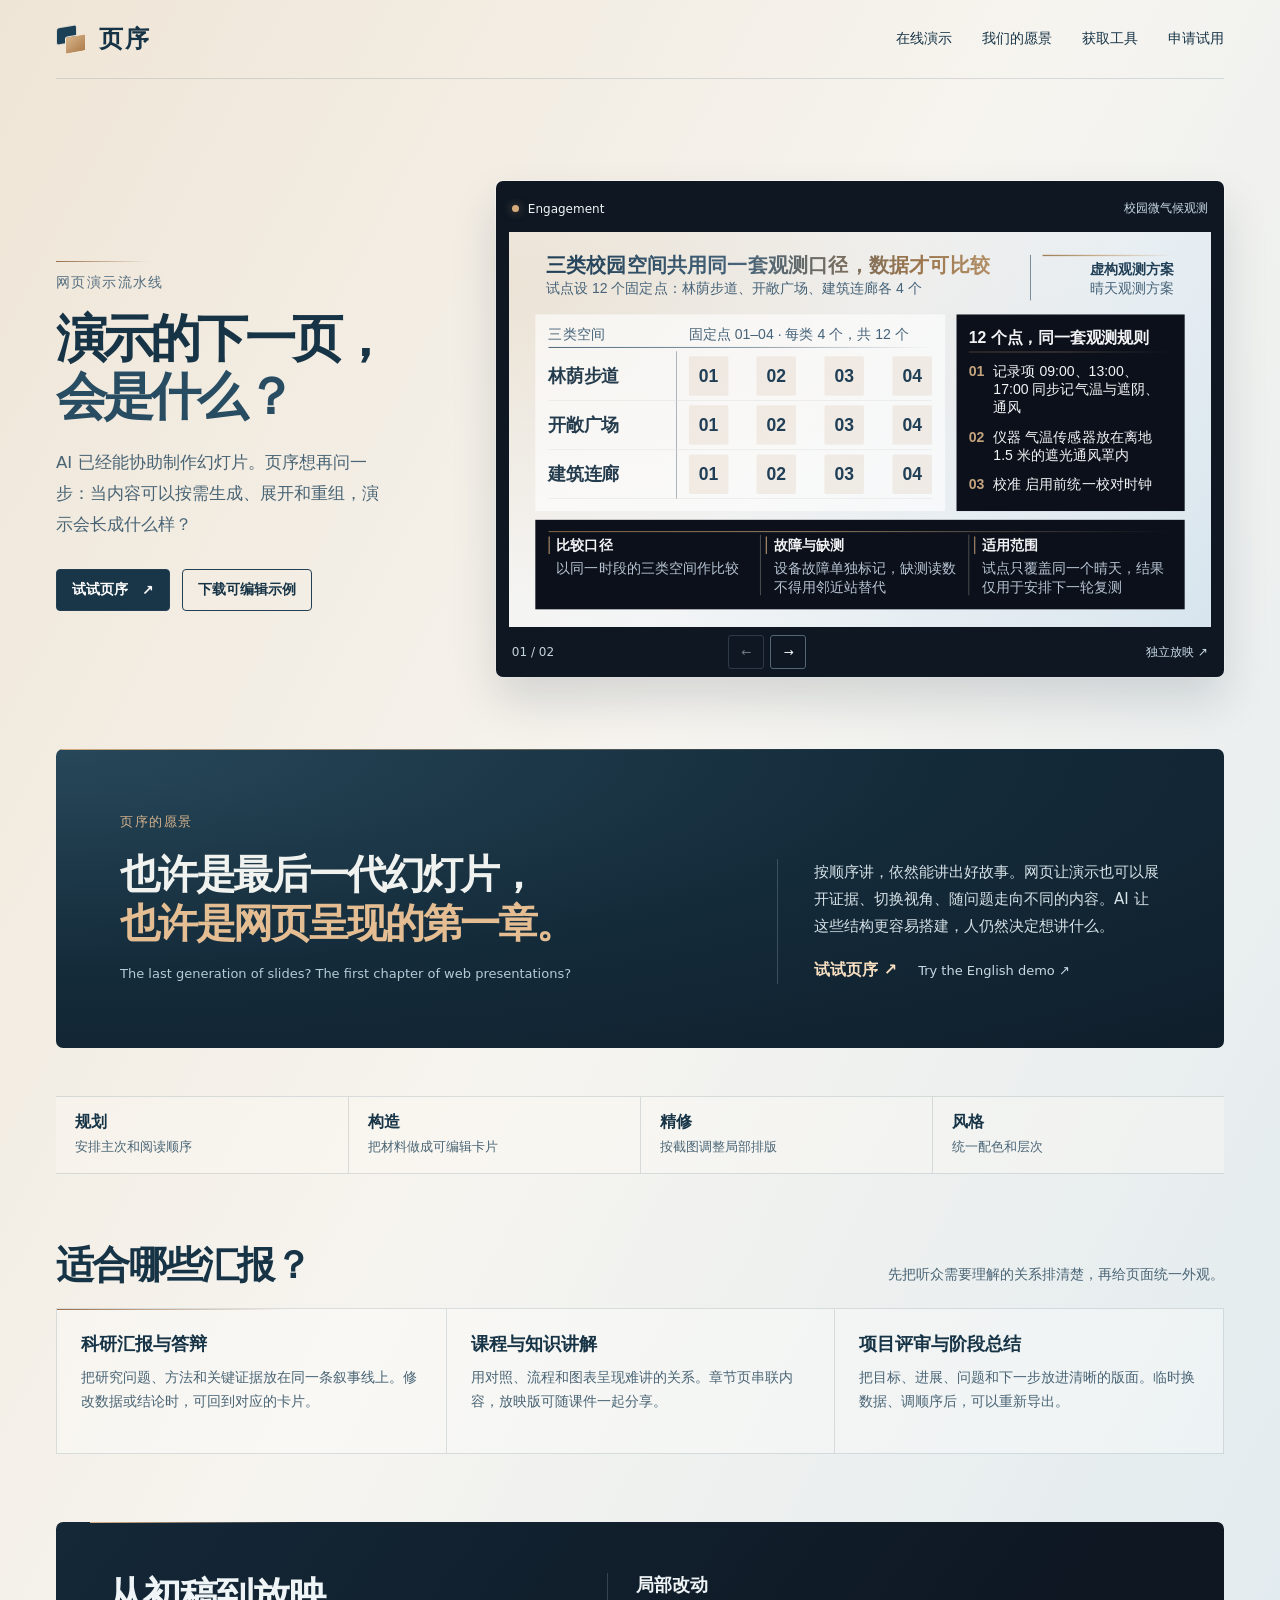
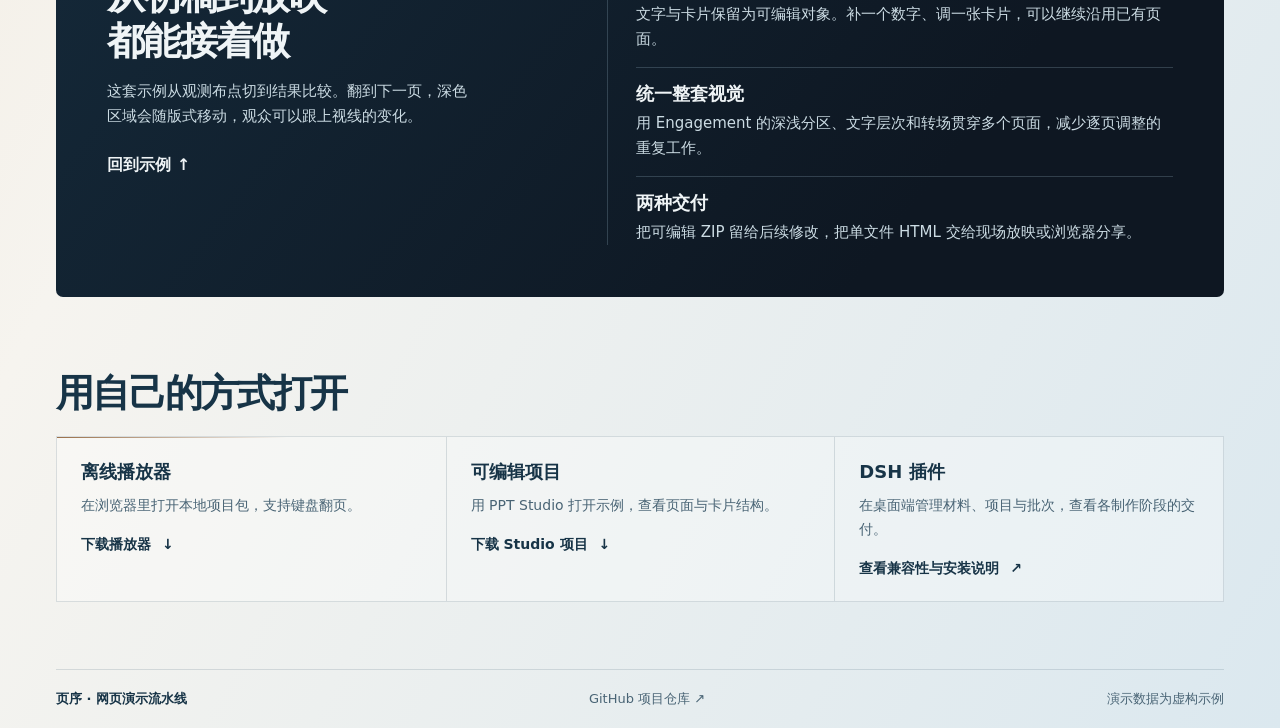
==== commit 27e5c264: "Link verified Yexu trial request page" ====
--- a/index.html
+++ b/index.html
@@ -15,7 +15,7 @@
   <a class="skip" href="#main">跳到正文</a>
   <header class="top shell">
     <a class="brand" href="./" aria-label="页序首页"><span class="mark" aria-hidden="true"></span><span class="wordmark">页序</span></a>
-    <nav aria-label="主导航"><a href="#demo">在线演示</a><a href="#vision">我们的愿景</a><a href="#tools">获取工具</a></nav>
+    <nav aria-label="主导航"><a href="#demo">在线演示</a><a href="#vision">我们的愿景</a><a href="#tools">获取工具</a><a href="request/">申请试用</a></nav>
   </header>
   <main id="main" class="shell">
     <section class="hero" aria-labelledby="title">
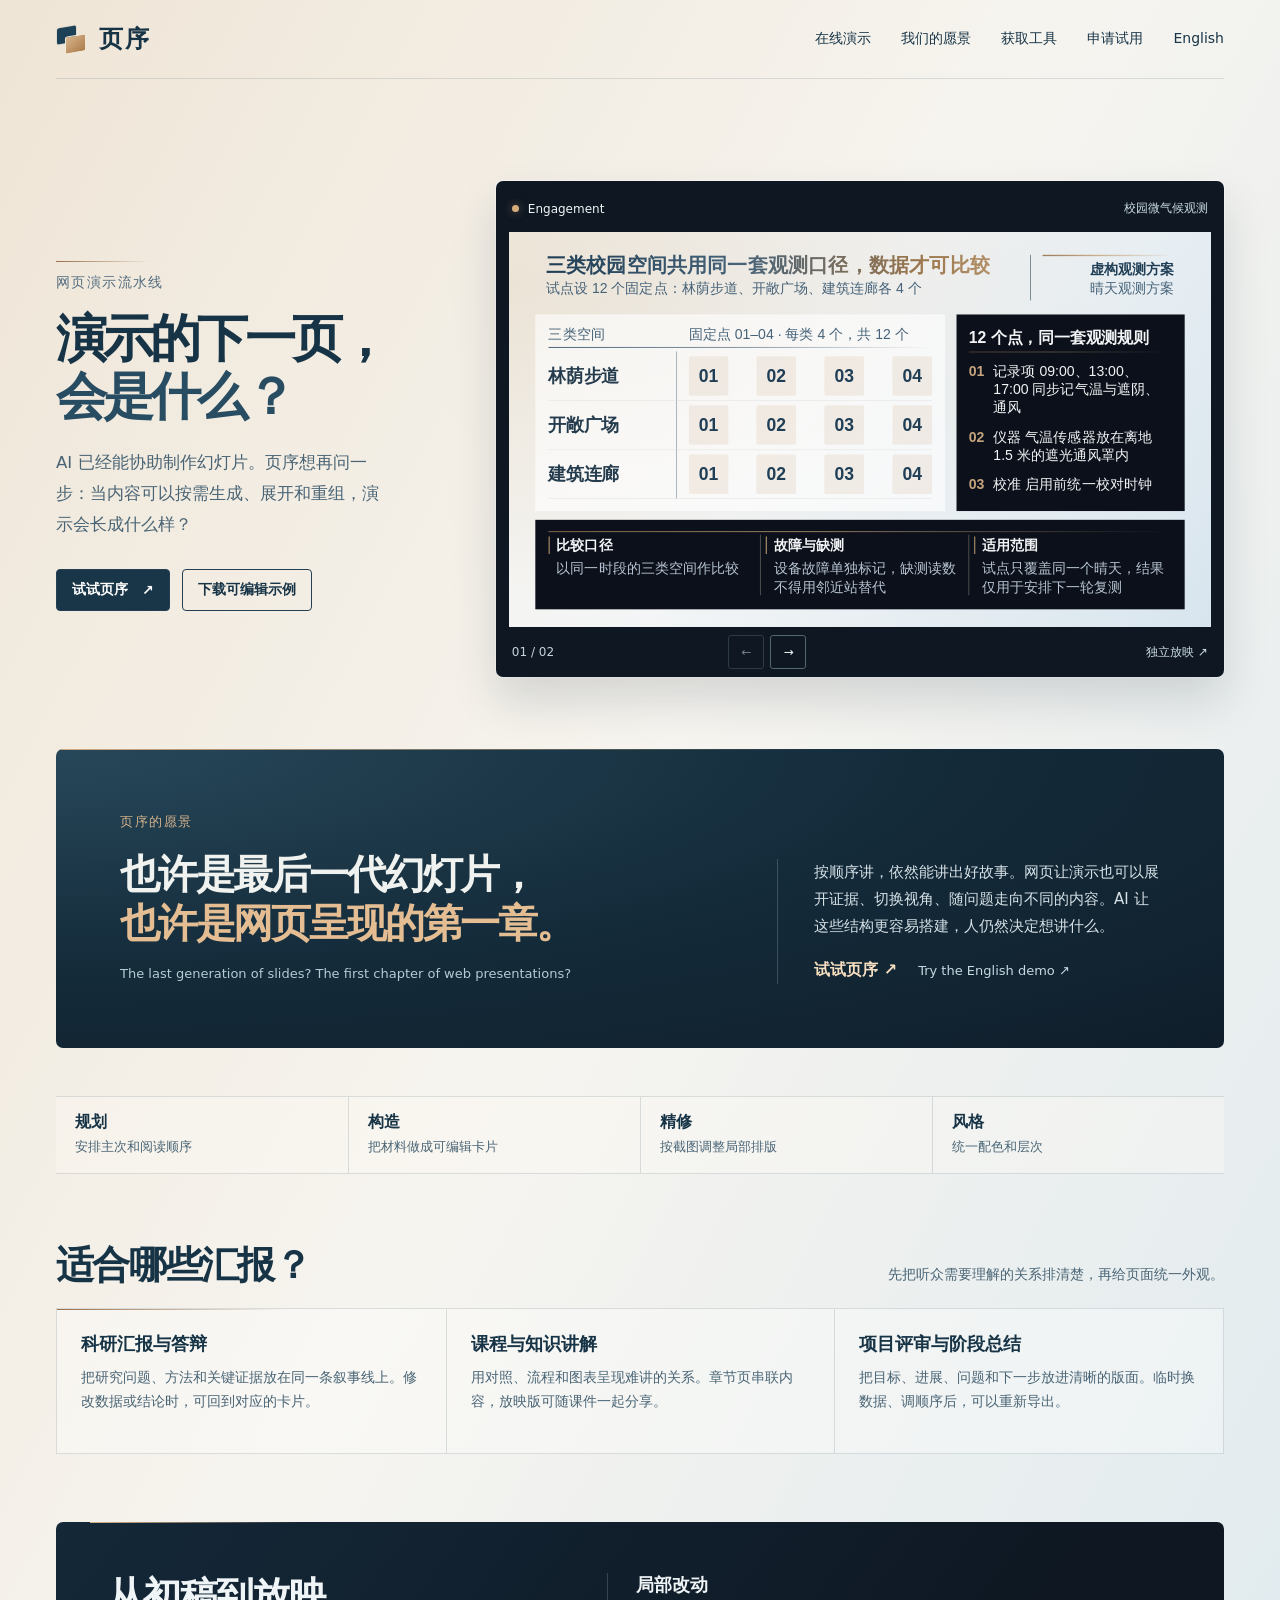
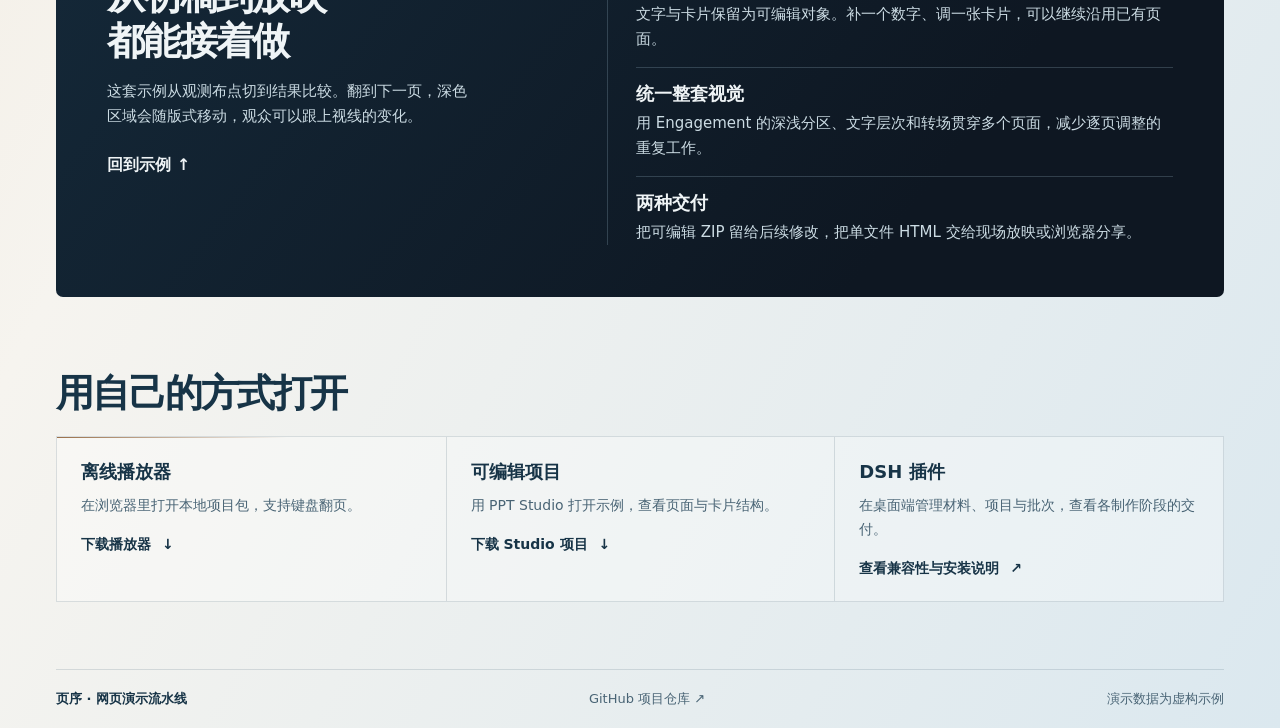
==== commit 82b49742: "Publish a bilingual Yexu showcase" ====
--- a/index.html
+++ b/index.html
@@ -9,13 +9,14 @@
   <meta name="theme-color" content="#f3efe6">
   <title>页序 · 网页演示流水线</title>
   <link rel="stylesheet" href="site.css">
+  <link rel="alternate" hreflang="en" href="en.html">
   <script src="site.js" defer></script>
 </head>
 <body>
   <a class="skip" href="#main">跳到正文</a>
   <header class="top shell">
     <a class="brand" href="./" aria-label="页序首页"><span class="mark" aria-hidden="true"></span><span class="wordmark">页序</span></a>
-    <nav aria-label="主导航"><a href="#demo">在线演示</a><a href="#vision">我们的愿景</a><a href="#tools">获取工具</a><a href="request/">申请试用</a></nav>
+    <nav aria-label="主导航"><a href="#demo">在线演示</a><a href="#vision">我们的愿景</a><a href="#tools">获取工具</a><a href="request/?lang=zh">申请试用</a><a href="en.html" lang="en" hreflang="en">English</a></nav>
   </header>
   <main id="main" class="shell">
     <section class="hero" aria-labelledby="title">
--- a/site.css
+++ b/site.css
@@ -10,3 +10,5 @@
 @media(max-width:760px){.wordmark{font-size:20px}.mark{transform:scale(.84);transform-origin:left center;margin-right:-4px}.process-strip{grid-template-columns:repeat(2,minmax(0,1fr));margin:-8px 0 43px}.process-strip li:nth-child(3){border-left:0}.process-strip li:nth-child(n+3){border-top:1px solid var(--line)}}
 .vision{position:relative;display:grid;grid-template-columns:minmax(0,1.55fr) minmax(240px,1fr);gap:clamp(22px,5vw,72px);align-items:end;padding:clamp(28px,5vw,70px);color:#f0f2ef;background:radial-gradient(ellipse at 0% 0%,#27485a,#142b3a 52%,#101e2b);border-radius:7px;overflow:hidden}.vision::before{content:"";position:absolute;left:0;top:0;width:100%;height:1px;background:linear-gradient(90deg,#d2ab7f,transparent 67%)}.vision-kicker{margin:0 0 19px;color:#d5b28c;font-size:13px;letter-spacing:.12em}.vision h2{font-size:clamp(27px,3.1vw,48px);margin:0;line-height:1.22;letter-spacing:-.055em}.vision h2 span{color:#e4bd93}.vision-en{font-size:13px;line-height:1.5;color:#b4cbd4;margin:17px 0 0}.vision-detail{border-left:1px solid #b0c3cf42;padding-left:clamp(17px,2.8vw,42px)}.vision-detail p{margin:0 0 17px;color:#d7e2e7;line-height:1.8;font-size:15px}.vision-detail a{display:inline-block;color:#f6dec1;font-weight:750;margin:3px 16px 3px 0}.vision-detail .vision-sub{font-weight:normal;font-size:13px;color:#c4d9e1}
 @media(max-width:760px){.vision{grid-template-columns:1fr;gap:22px;padding:26px 18px}.vision-detail{border-left:0;border-top:1px solid #b0c3cf42;padding:17px 0 0}.top nav{gap:9px}}@media(max-width:360px){.vision h2{font-size:25px}}
+
+@media(max-width:560px){.top{height:auto;min-height:72px;padding-block:12px}.top nav{min-width:0;flex-shrink:1;flex-wrap:wrap;justify-content:flex-end;row-gap:7px}}
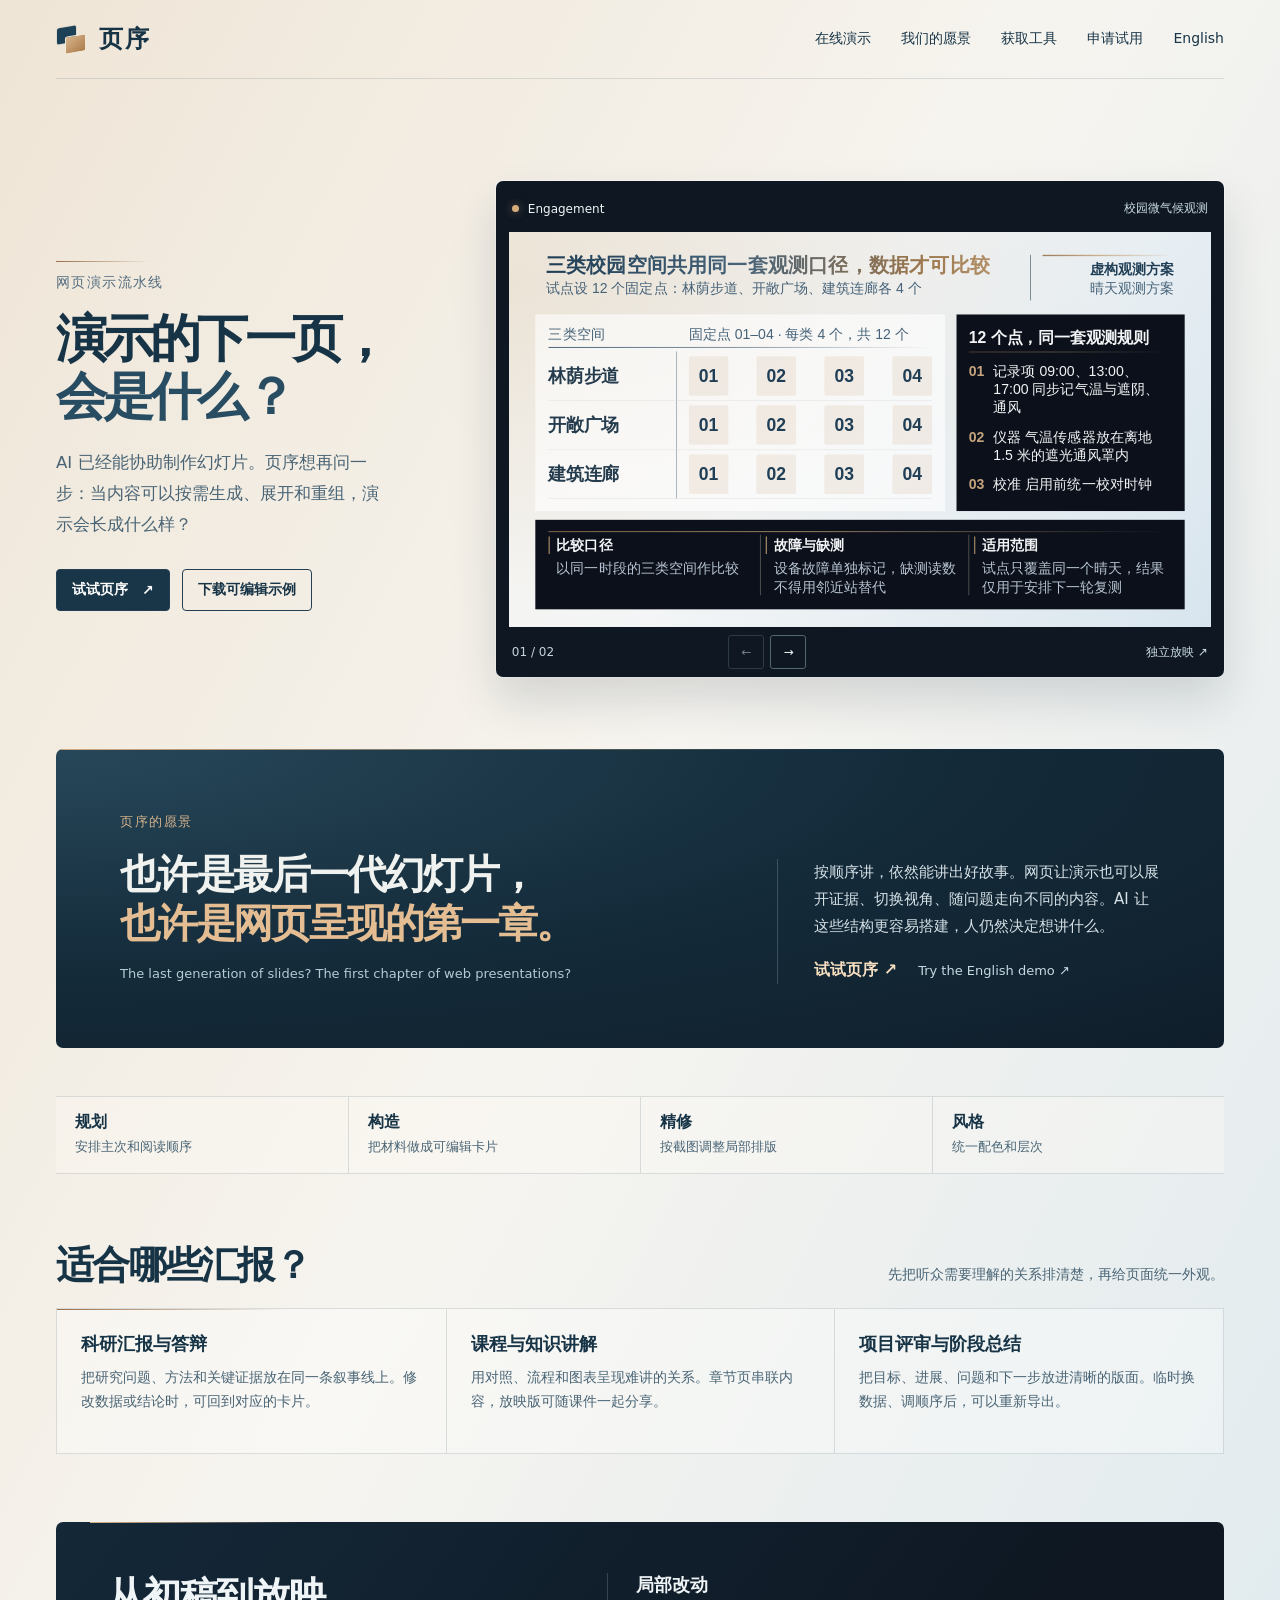
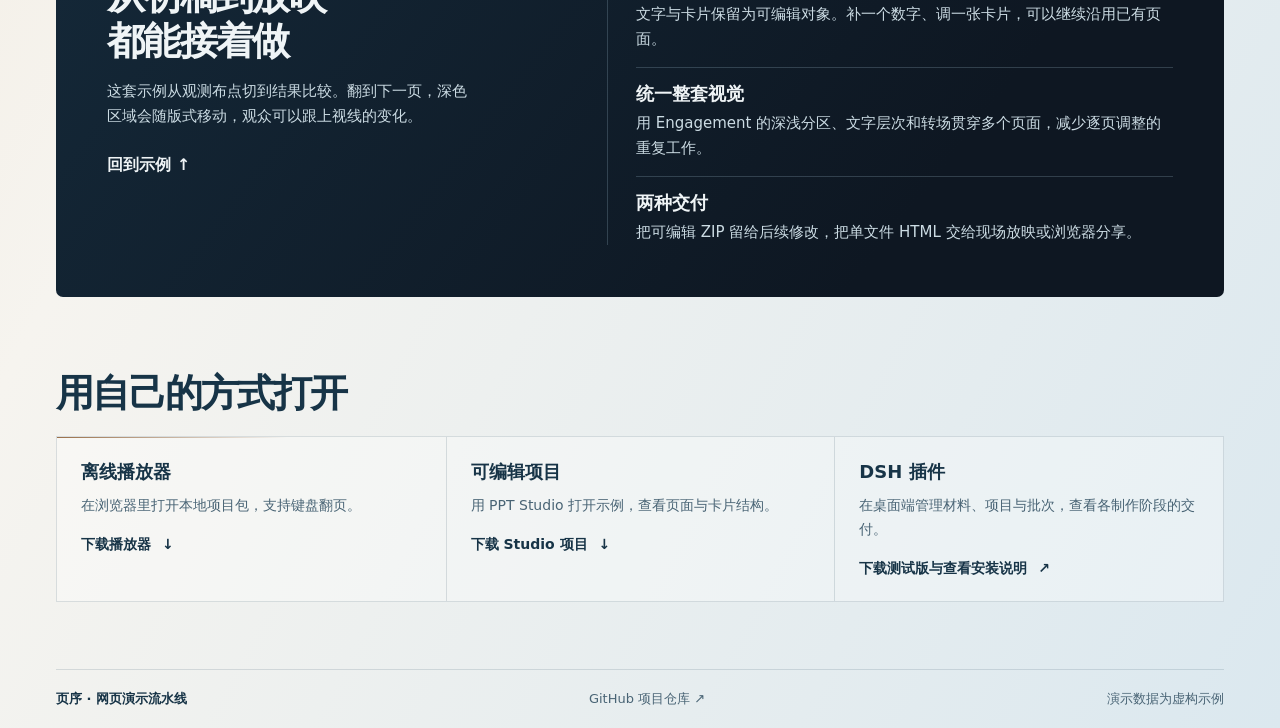
==== commit bb55e93e: "Link the public Yexu beta downloads" ====
--- a/index.html
+++ b/index.html
@@ -77,7 +77,7 @@
       <div class="formats">
         <article><h3>离线播放器</h3><p>在浏览器里打开本地项目包，支持键盘翻页。</p><a href="assets/PPT-Studio-Player.html" download>下载播放器 <span aria-hidden="true">↓</span></a></article>
         <article><h3>可编辑项目</h3><p>用 PPT Studio 打开示例，查看页面与卡片结构。</p><a href="assets/engagement-demo.studio.zip" download>下载 Studio 项目 <span aria-hidden="true">↓</span></a></article>
-        <article><h3>DSH 插件</h3><p>在桌面端管理材料、项目与批次，查看各制作阶段的交付。</p><a href="dsh.html">查看兼容性与安装说明 <span aria-hidden="true">↗</span></a></article>
+        <article><h3>DSH 插件</h3><p>在桌面端管理材料、项目与批次，查看各制作阶段的交付。</p><a href="dsh.html">下载测试版与查看安装说明 <span aria-hidden="true">↗</span></a></article>
       </div>
     </section>
   </main>
